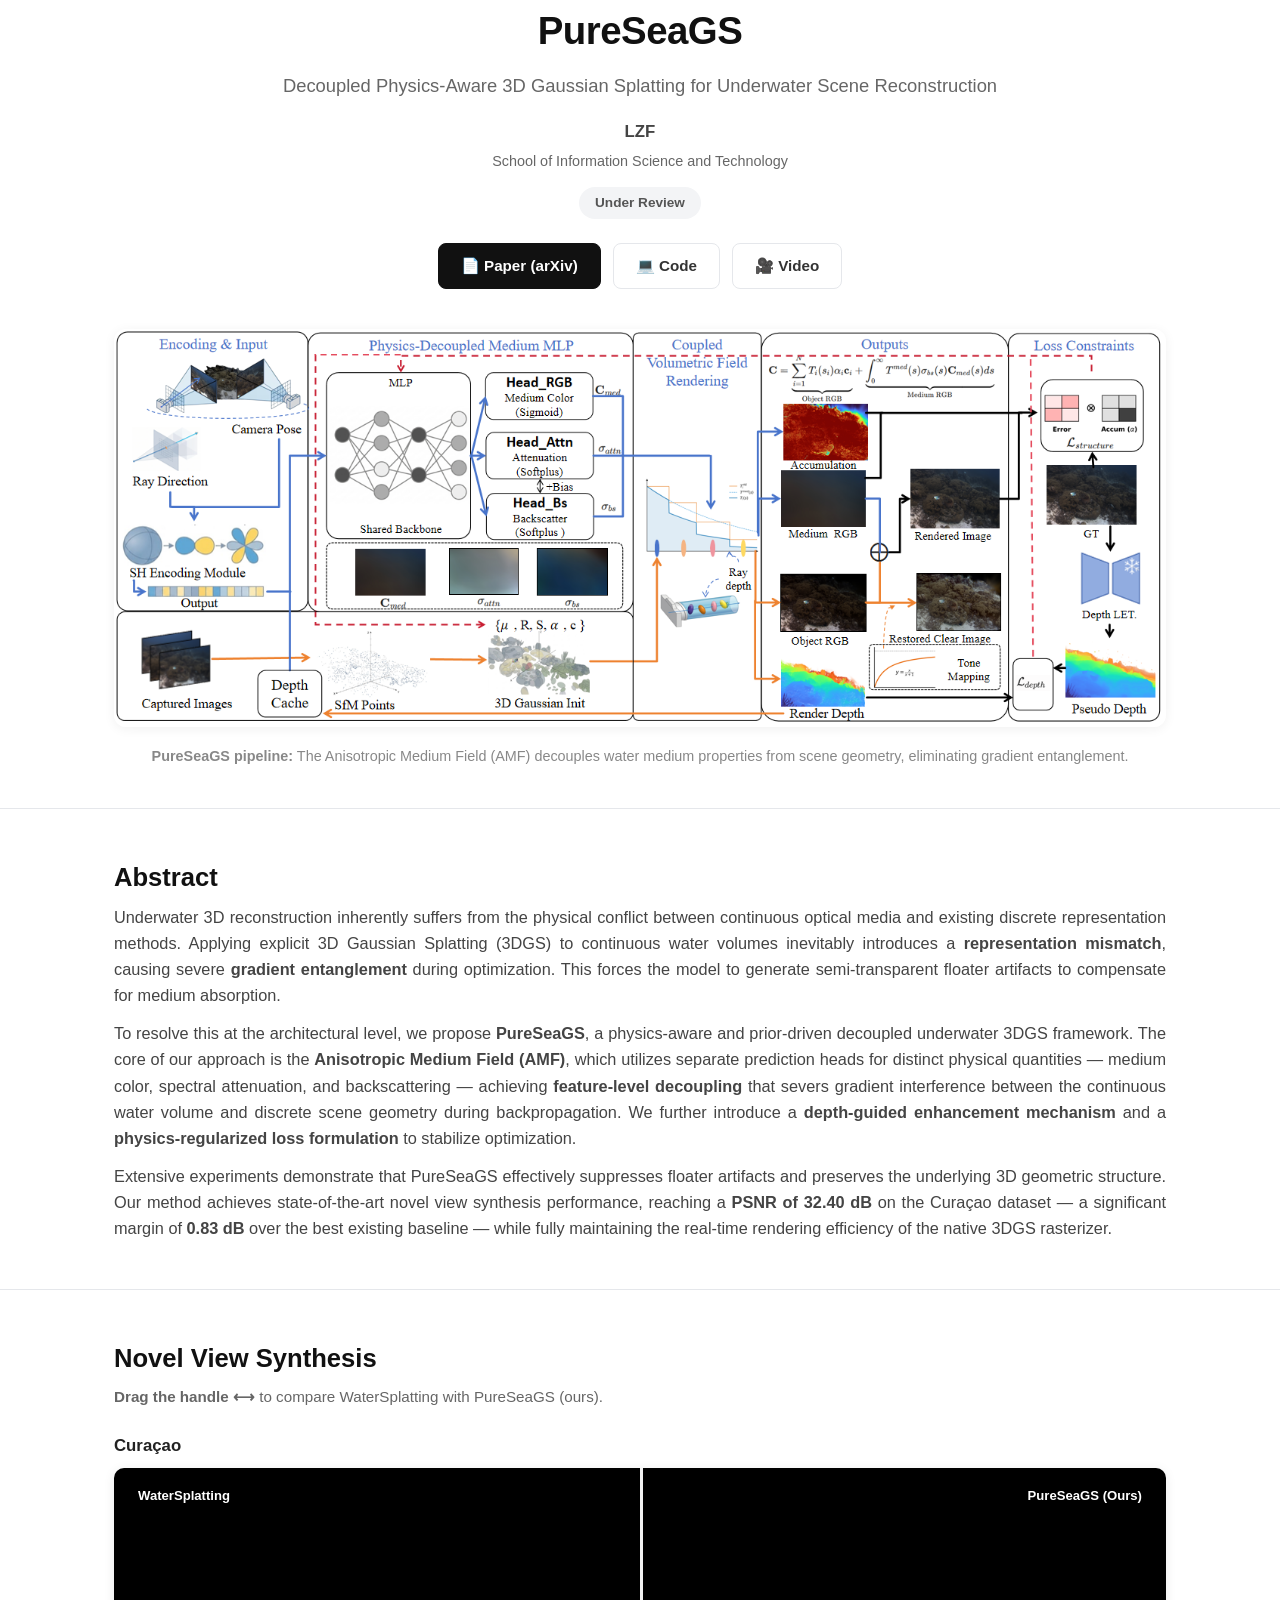
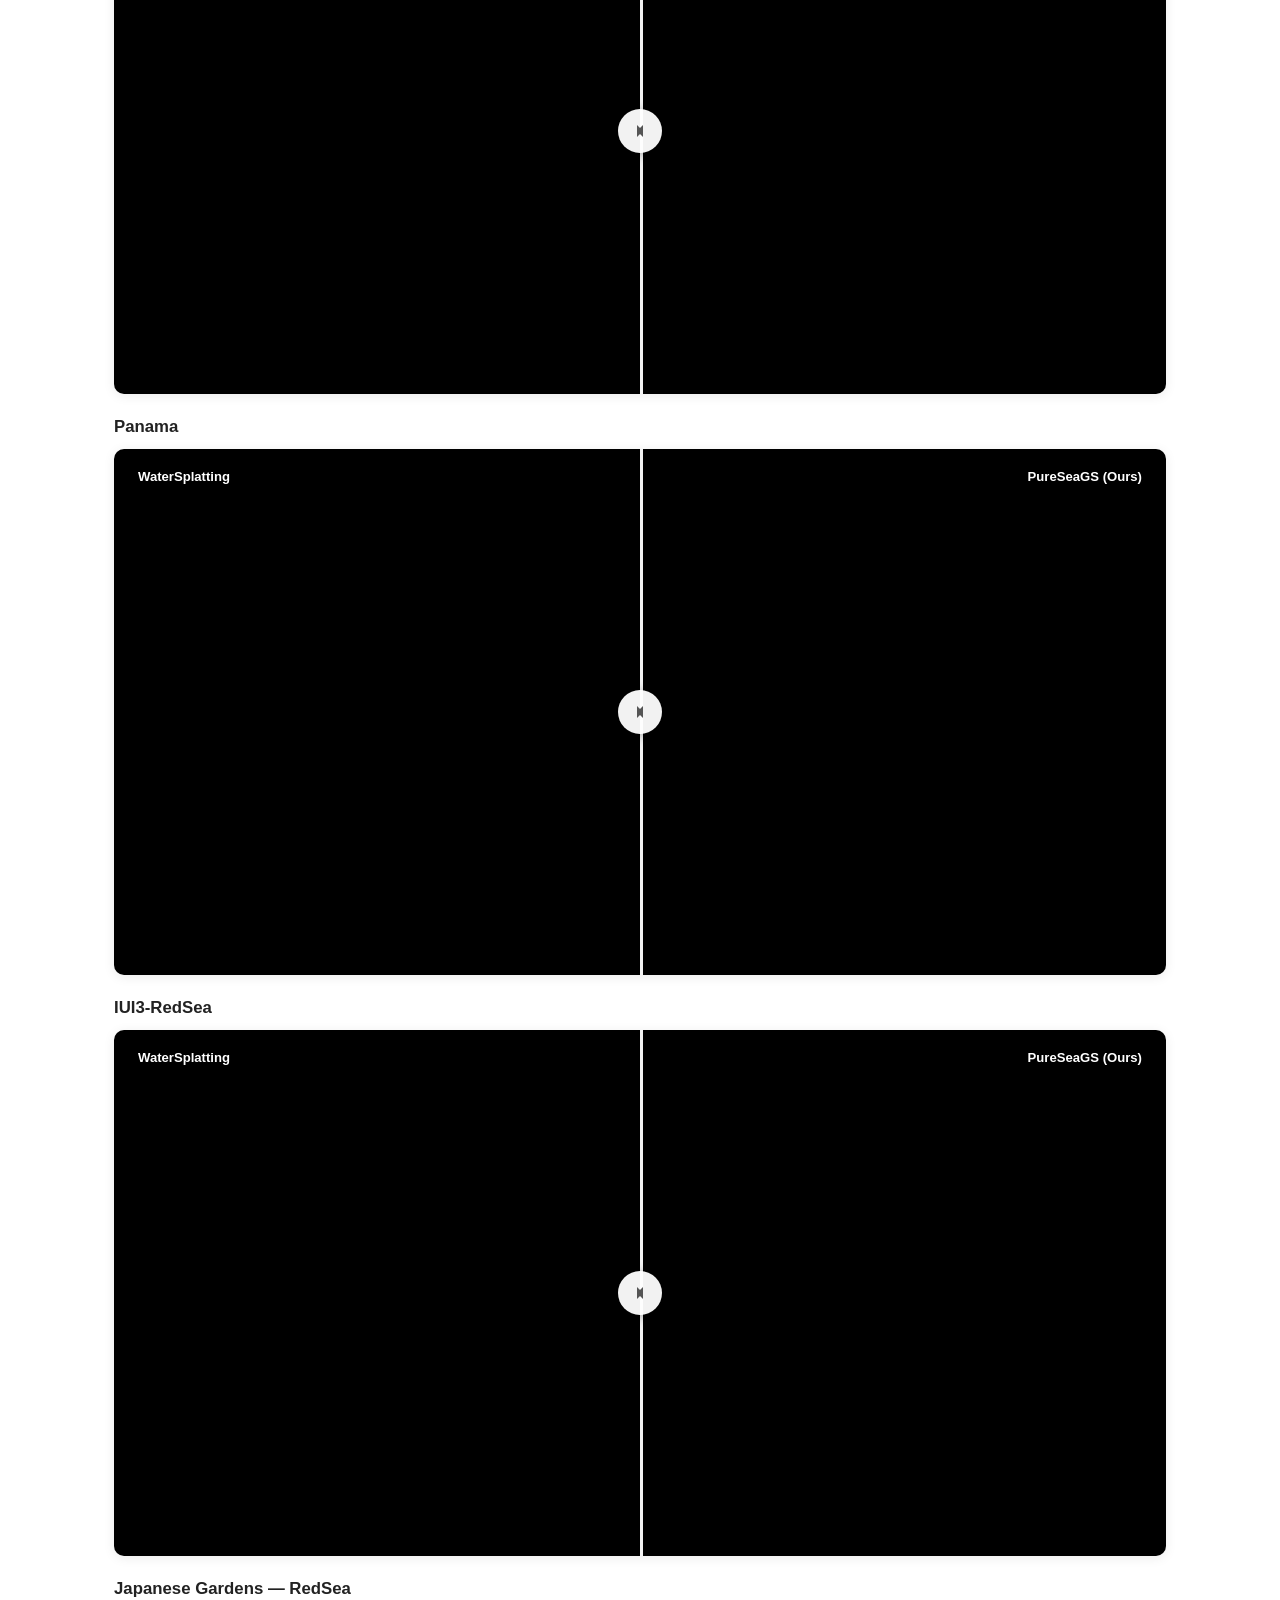
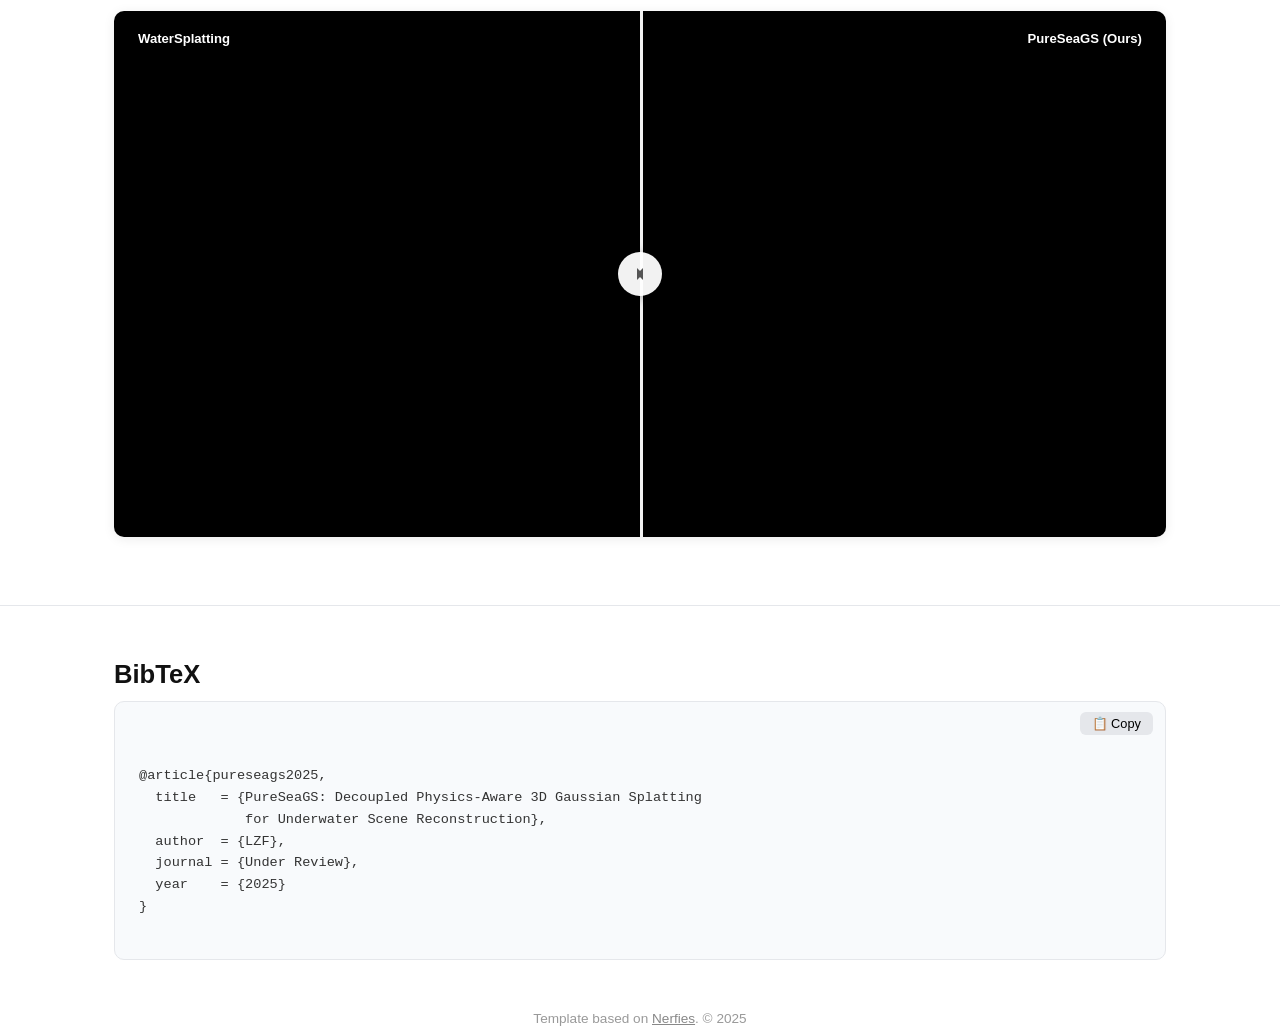
==== index.html @ 2ab29e07 "Fix video sync: one-way master-slave, prevent seeked feedback loop" ====
<!DOCTYPE html>
<html lang="en">
<head>
  <meta charset="UTF-8">
  <meta name="viewport" content="width=device-width, initial-scale=1.0">
  <meta name="description" content="PureSeaGS: Decoupled Physics-Aware 3D Gaussian Splatting for Underwater Scene Reconstruction">
  <title>PureSeaGS | Physics-Aware Underwater 3DGS</title>

  <style>
    *, *::before, *::after { box-sizing: border-box; margin: 0; padding: 0; }

    :root {
      --bg: #ffffff; --text: #333333; --text-muted: #666666;
      --accent: #2563eb; --border: #e5e7eb; --code-bg: #f8fafc;
      --max-width: 1100px;
    }

    body {
      font-family: -apple-system, BlinkMacSystemFont, 'Segoe UI', Roboto, 'Helvetica Neue', Arial, sans-serif;
      background: var(--bg); color: var(--text);
      line-height: 1.6; -webkit-font-smoothing: antialiased;
    }

    .container { max-width: var(--max-width); margin: 0 auto; padding: 0 24px; }

    /* === Header === */
    header { padding: 64px 0 24px; text-align: center; }
    header h1 { font-size: 2.4rem; font-weight: 700; color: #111; letter-spacing: -0.5px; }
    header .subtitle { font-size: 1.15rem; color: var(--text-muted); margin-top: 10px; font-weight: 400; }
    header .authors { font-size: 1.05rem; margin-top: 18px; color: #444; }
    header .affiliation { font-size: 0.9rem; color: var(--text-muted); margin-top: 4px; }
    header .venue { display: inline-block; margin-top: 14px; padding: 5px 16px; border-radius: 20px;
      background: #f3f4f6; font-size: 0.85rem; font-weight: 600; color: #555; }

    .btn-row { display: flex; justify-content: center; gap: 12px; margin-top: 24px; flex-wrap: wrap; }
    .btn {
      display: inline-flex; align-items: center; gap: 6px;
      padding: 10px 22px; border-radius: 8px; font-size: 0.95rem; font-weight: 600;
      text-decoration: none; transition: all 0.2s ease;
      border: 1.5px solid var(--border); color: #333; background: #fff;
    }
    .btn:hover { border-color: #bbb; background: #f9fafb; }
    .btn.primary { background: #111; color: #fff; border-color: #111; }
    .btn.primary:hover { background: #333; border-color: #333; }

    /* === Teaser === */
    .teaser { margin: 40px auto; text-align: center; }
    .teaser img { max-width: 100%; border-radius: 12px; box-shadow: 0 2px 12px rgba(0,0,0,0.06); }

    /* === Sections === */
    section { padding: 48px 0; border-top: 1px solid var(--border); }
    section h2 { font-size: 1.6rem; font-weight: 700; margin-bottom: 6px; color: #111; }
    section .section-subtitle { font-size: 0.95rem; color: var(--text-muted); margin-bottom: 24px; }
    section h3 { font-size: 1.1rem; font-weight: 600; margin: 32px 0 12px; color: #222; }

    .abstract p { font-size: 1.02rem; color: #444; text-align: justify; }

    /* ============================================= */
    /* === VIDEO COMPARISON SLIDER ================= */
    /* ============================================= */
    .comparison-section { margin-bottom: 20px; }
    .comparison-section .scene-title {
      font-size: 1.05rem; font-weight: 600; color: #222; margin-bottom: 8px;
    }

    .slider-wrap {
      position: relative;
      width: 100%;
      border-radius: 10px;
      overflow: hidden;
      box-shadow: 0 2px 12px rgba(0,0,0,0.08);
      background: #000;
      cursor: ew-resize;
      user-select: none;
      -webkit-user-select: none;
      touch-action: none;
    }

    /* Bottom video (WS - baseline, always fully visible) */
    .slider-wrap .vid-base {
      display: block;
      width: 100%;
      height: auto;
    }

    /* Top overlay: clips the PS video from the right */
    .slider-clip {
      position: absolute;
      top: 0; left: 0;
      width: 100%; height: 100%;
      pointer-events: none;
    }
    .slider-clip video {
      display: block;
      width: 100%;
      height: 100%;
      object-fit: cover;
    }

    /* Vertical line */
    .slider-line {
      position: absolute;
      top: 0; bottom: 0;
      width: 3px;
      background: rgba(255,255,255,0.95);
      pointer-events: none;
      z-index: 2;
      box-shadow: 0 0 8px rgba(0,0,0,0.35);
    }

    /* Drag handle circle */
    .slider-handle {
      position: absolute;
      top: 50%;
      width: 44px; height: 44px;
      margin-left: -22px; margin-top: -22px;
      background: rgba(255,255,255,0.95);
      border-radius: 50%;
      display: flex; align-items: center; justify-content: center;
      pointer-events: none;
      z-index: 3;
      box-shadow: 0 2px 12px rgba(0,0,0,0.3);
    }
    .slider-handle svg { width: 18px; height: 18px; fill: #555; }

    /* Labels */
    .slider-label {
      position: absolute; top: 12px;
      padding: 5px 12px;
      font-size: 0.82rem; font-weight: 600;
      color: #fff;
      background: rgba(0,0,0,0.55);
      border-radius: 6px;
      pointer-events: none;
      z-index: 4;
      backdrop-filter: blur(4px);
    }
    .slider-label.left  { left: 12px; }
    .slider-label.right { right: 12px; }

    /* === BibTeX === */
    .bibtex-box { position: relative; background: var(--code-bg); border: 1px solid var(--border);
      border-radius: 10px; padding: 20px 24px; font-family: 'SF Mono', 'Fira Code', 'Cascadia Code', monospace;
      font-size: 0.85rem; overflow-x: auto; white-space: pre-wrap; word-break: break-all; }
    .copy-btn { position: absolute; top: 10px; right: 12px; padding: 4px 12px;
      font-size: 0.8rem; background: #e5e7eb; border: none; border-radius: 6px; cursor: pointer; }
    .copy-btn:hover { background: #d1d5db; }

    footer { text-align: center; padding: 32px 0 48px; font-size: 0.85rem; color: #999; }
    footer a { color: #888; }

    @media (max-width: 640px) {
      header h1 { font-size: 1.6rem; }
      .btn { padding: 8px 16px; font-size: 0.85rem; }
      .slider-handle { width: 36px; height: 36px; margin-left: -18px; margin-top: -18px; }
    }
  </style>
</head>
<body>

<!-- ===== Header ===== -->
<header class="container">
  <h1>PureSeaGS</h1>
  <p class="subtitle">Decoupled Physics-Aware 3D Gaussian Splatting for Underwater Scene Reconstruction</p>
  <p class="authors"><strong>LZF</strong></p>
  <p class="affiliation">School of Information Science and Technology</p>
  <span class="venue">Under Review</span>

  <div class="btn-row">
    <a href="#" class="btn primary">📄 Paper (arXiv)</a>
    <a href="https://github.com/puresea-gs/pureseags" class="btn">💻 Code</a>
    <a href="#" class="btn">🎥 Video</a>
  </div>
</header>

<!-- ===== Teaser ===== -->
<div class="teaser container">
  <img src="pipeline.png" alt="PureSeaGS Pipeline" />
  <p style="color: #888; font-size: 0.9rem; margin-top: 10px;">
    <strong>PureSeaGS pipeline:</strong> The Anisotropic Medium Field (AMF) decouples water medium properties
    from scene geometry, eliminating gradient entanglement.
  </p>
</div>

<!-- ===== Abstract ===== -->
<section class="abstract">
  <div class="container">
    <h2>Abstract</h2>
    <p>
      Underwater 3D reconstruction inherently suffers from the physical conflict between continuous optical media
      and existing discrete representation methods. Applying explicit 3D Gaussian Splatting (3DGS) to continuous
      water volumes inevitably introduces a <strong>representation mismatch</strong>, causing severe
      <strong>gradient entanglement</strong> during optimization. This forces the model to generate semi-transparent
      floater artifacts to compensate for medium absorption.
    </p>
    <p style="margin-top:12px;">
      To resolve this at the architectural level, we propose <strong>PureSeaGS</strong>, a physics-aware and
      prior-driven decoupled underwater 3DGS framework. The core of our approach is the
      <strong>Anisotropic Medium Field (AMF)</strong>, which utilizes separate prediction heads for distinct
      physical quantities — medium color, spectral attenuation, and backscattering — achieving
      <strong>feature-level decoupling</strong> that severs gradient interference between the continuous water
      volume and discrete scene geometry during backpropagation. We further introduce a
      <strong>depth-guided enhancement mechanism</strong> and a <strong>physics-regularized loss formulation</strong>
      to stabilize optimization.
    </p>
    <p style="margin-top:12px;">
      Extensive experiments demonstrate that PureSeaGS effectively suppresses floater artifacts and preserves
      the underlying 3D geometric structure. Our method achieves state-of-the-art novel view synthesis performance,
      reaching a <strong>PSNR of 32.40 dB</strong> on the Cura&ccedil;ao dataset — a significant margin of
      <strong>0.83 dB</strong> over the best existing baseline — while fully maintaining the real-time rendering
      efficiency of the native 3DGS rasterizer.
    </p>
  </div>
</section>

<!-- ===== NVS Comparison Sliders ===== -->
<section>
  <div class="container">
    <h2>Novel View Synthesis</h2>
    <p class="section-subtitle">
      <strong>Drag the handle ⟷</strong> to compare WaterSplatting with PureSeaGS (ours).
    </p>

    <!-- Curasao -->
    <div class="comparison-section">
      <div class="scene-title">Cura&ccedil;ao</div>
      <div class="slider-wrap" id="s-curasao">
        <video class="vid-base" id="v-curasao-ws" src="videos/curasao_ws.mp4" muted loop playsinline></video>
        <div class="slider-clip" id="clip-curasao">
          <video id="v-curasao-ps" src="videos/curasao_ps.mp4" muted loop playsinline></video>
        </div>
        <div class="slider-line" id="line-curasao"></div>
        <div class="slider-handle" id="handle-curasao">
          <svg viewBox="0 0 24 24"><path d="M8 4l8 8-8 8z"/><path d="M16 4l-8 8 8 8z"/></svg>
        </div>
        <div class="slider-label left">WaterSplatting</div>
        <div class="slider-label right">PureSeaGS (Ours)</div>
      </div>
    </div>

    <!-- Panama -->
    <div class="comparison-section">
      <div class="scene-title">Panama</div>
      <div class="slider-wrap" id="s-panama">
        <video class="vid-base" id="v-panama-ws" src="videos/panama_ws.mp4" muted loop playsinline></video>
        <div class="slider-clip" id="clip-panama">
          <video id="v-panama-ps" src="videos/panama_ps.mp4" muted loop playsinline></video>
        </div>
        <div class="slider-line" id="line-panama"></div>
        <div class="slider-handle" id="handle-panama">
          <svg viewBox="0 0 24 24"><path d="M8 4l8 8-8 8z"/><path d="M16 4l-8 8 8 8z"/></svg>
        </div>
        <div class="slider-label left">WaterSplatting</div>
        <div class="slider-label right">PureSeaGS (Ours)</div>
      </div>
    </div>

    <!-- IUI3 -->
    <div class="comparison-section">
      <div class="scene-title">IUI3-RedSea</div>
      <div class="slider-wrap" id="s-iui3">
        <video class="vid-base" id="v-iui3-ws" src="videos/iui3_ws.mp4" muted loop playsinline></video>
        <div class="slider-clip" id="clip-iui3">
          <video id="v-iui3-ps" src="videos/iui3_ps.mp4" muted loop playsinline></video>
        </div>
        <div class="slider-line" id="line-iui3"></div>
        <div class="slider-handle" id="handle-iui3">
          <svg viewBox="0 0 24 24"><path d="M8 4l8 8-8 8z"/><path d="M16 4l-8 8 8 8z"/></svg>
        </div>
        <div class="slider-label left">WaterSplatting</div>
        <div class="slider-label right">PureSeaGS (Ours)</div>
      </div>
    </div>

    <!-- Japanese -->
    <div class="comparison-section">
      <div class="scene-title">Japanese Gardens — RedSea</div>
      <div class="slider-wrap" id="s-japanese">
        <video class="vid-base" id="v-japanese-ws" src="videos/japanese_ws.mp4" muted loop playsinline></video>
        <div class="slider-clip" id="clip-japanese">
          <video id="v-japanese-ps" src="videos/japanese_ps.mp4" muted loop playsinline></video>
        </div>
        <div class="slider-line" id="line-japanese"></div>
        <div class="slider-handle" id="handle-japanese">
          <svg viewBox="0 0 24 24"><path d="M8 4l8 8-8 8z"/><path d="M16 4l-8 8 8 8z"/></svg>
        </div>
        <div class="slider-label left">WaterSplatting</div>
        <div class="slider-label right">PureSeaGS (Ours)</div>
      </div>
    </div>
  </div>
</section>

<!-- ===== BibTeX ===== -->
<section>
  <div class="container">
    <h2>BibTeX</h2>
    <div class="bibtex-box">
      <button class="copy-btn" onclick="navigator.clipboard.writeText(this.parentElement.textContent.replace('📋 Copy','').trim())">📋 Copy</button>
@article{pureseags2025,
  title   = {PureSeaGS: Decoupled Physics-Aware 3D Gaussian Splatting
             for Underwater Scene Reconstruction},
  author  = {LZF},
  journal = {Under Review},
  year    = {2025}
}
    </div>
  </div>
</section>

<footer class="container">
  <p>Template based on <a href="https://nerfies.github.io/">Nerfies</a>. &copy; 2025</p>
</footer>

<script>
(function() {
  const scenes = ['curasao', 'panama', 'iui3', 'japanese'];

  scenes.forEach(scene => {
    const wrap   = document.getElementById('s-' + scene);
    const wsVid  = document.getElementById('v-' + scene + '-ws');
    const psVid  = document.getElementById('v-' + scene + '-ps');
    const clip   = document.getElementById('clip-' + scene);
    const line   = document.getElementById('line-' + scene);
    const handle = document.getElementById('handle-' + scene);

    if (!wrap || !wsVid || !psVid) return;

    let fraction = 0.5; // 0 = all WS (PS hidden), 1 = all PS (WS hidden)
    let dragging = false;

    // Clip from LEFT: PS overlay is revealed from the left edge
    // fraction=0 → clip left 100% → PS fully hidden → all WS
    // fraction=0.5 → clip left 50% → left=WS, right=PS
    // fraction=1 → clip left 0% → PS fully visible → all PS
    function updateClip() {
      const pct = (1 - fraction) * 100;
      clip.style.clipPath = 'inset(0 0 0 ' + pct + '%)';
      line.style.left = (fraction * 100) + '%';
      handle.style.left = (fraction * 100) + '%';
    }
    updateClip();

    // --- Sync: WS is master, PS is slave (one-way, no feedback loop) ---
    let syncing = false;
    function syncPS() {
      if (syncing) return;
      syncing = true;
      psVid.currentTime = wsVid.currentTime;
      syncing = false;
    }
    wsVid.addEventListener('seeked', syncPS);
    wsVid.addEventListener('play',  function() { syncPS(); psVid.play(); });
    wsVid.addEventListener('pause', function() { psVid.pause(); });

    // --- Pointer / touch drag ---
    function pointerToFraction(e) {
      const rect = wrap.getBoundingClientRect();
      const x = e.touches ? e.touches[0].clientX : e.clientX;
      return Math.max(0.02, Math.min(0.98, (x - rect.left) / rect.width));
    }

    wrap.addEventListener('pointerdown', function(e) {
      dragging = true;
      wrap.setPointerCapture(e.pointerId);
      fraction = pointerToFraction(e);
      updateClip();
      // Pause both for precise frame comparison
      wsVid.pause();
      psVid.pause();
    });

    wrap.addEventListener('pointermove', function(e) {
      if (!dragging) return;
      fraction = pointerToFraction(e);
      updateClip();
    });

    function stopDrag(e) {
      if (!dragging) return;
      dragging = false;
      wrap.releasePointerCapture(e.pointerId);
      // Re-sync timestamps then resume playback
      psVid.currentTime = wsVid.currentTime;
      wsVid.play();
      psVid.play();
    }
    wrap.addEventListener('pointerup', stopDrag);
    wrap.addEventListener('pointerleave', stopDrag);

    // --- Start playing loop ---
    wsVid.loop = true;
    psVid.loop = true;
    wsVid.play().catch(function() {});
    psVid.play().catch(function() {});
  });
})();
</script>

</body>
</html>
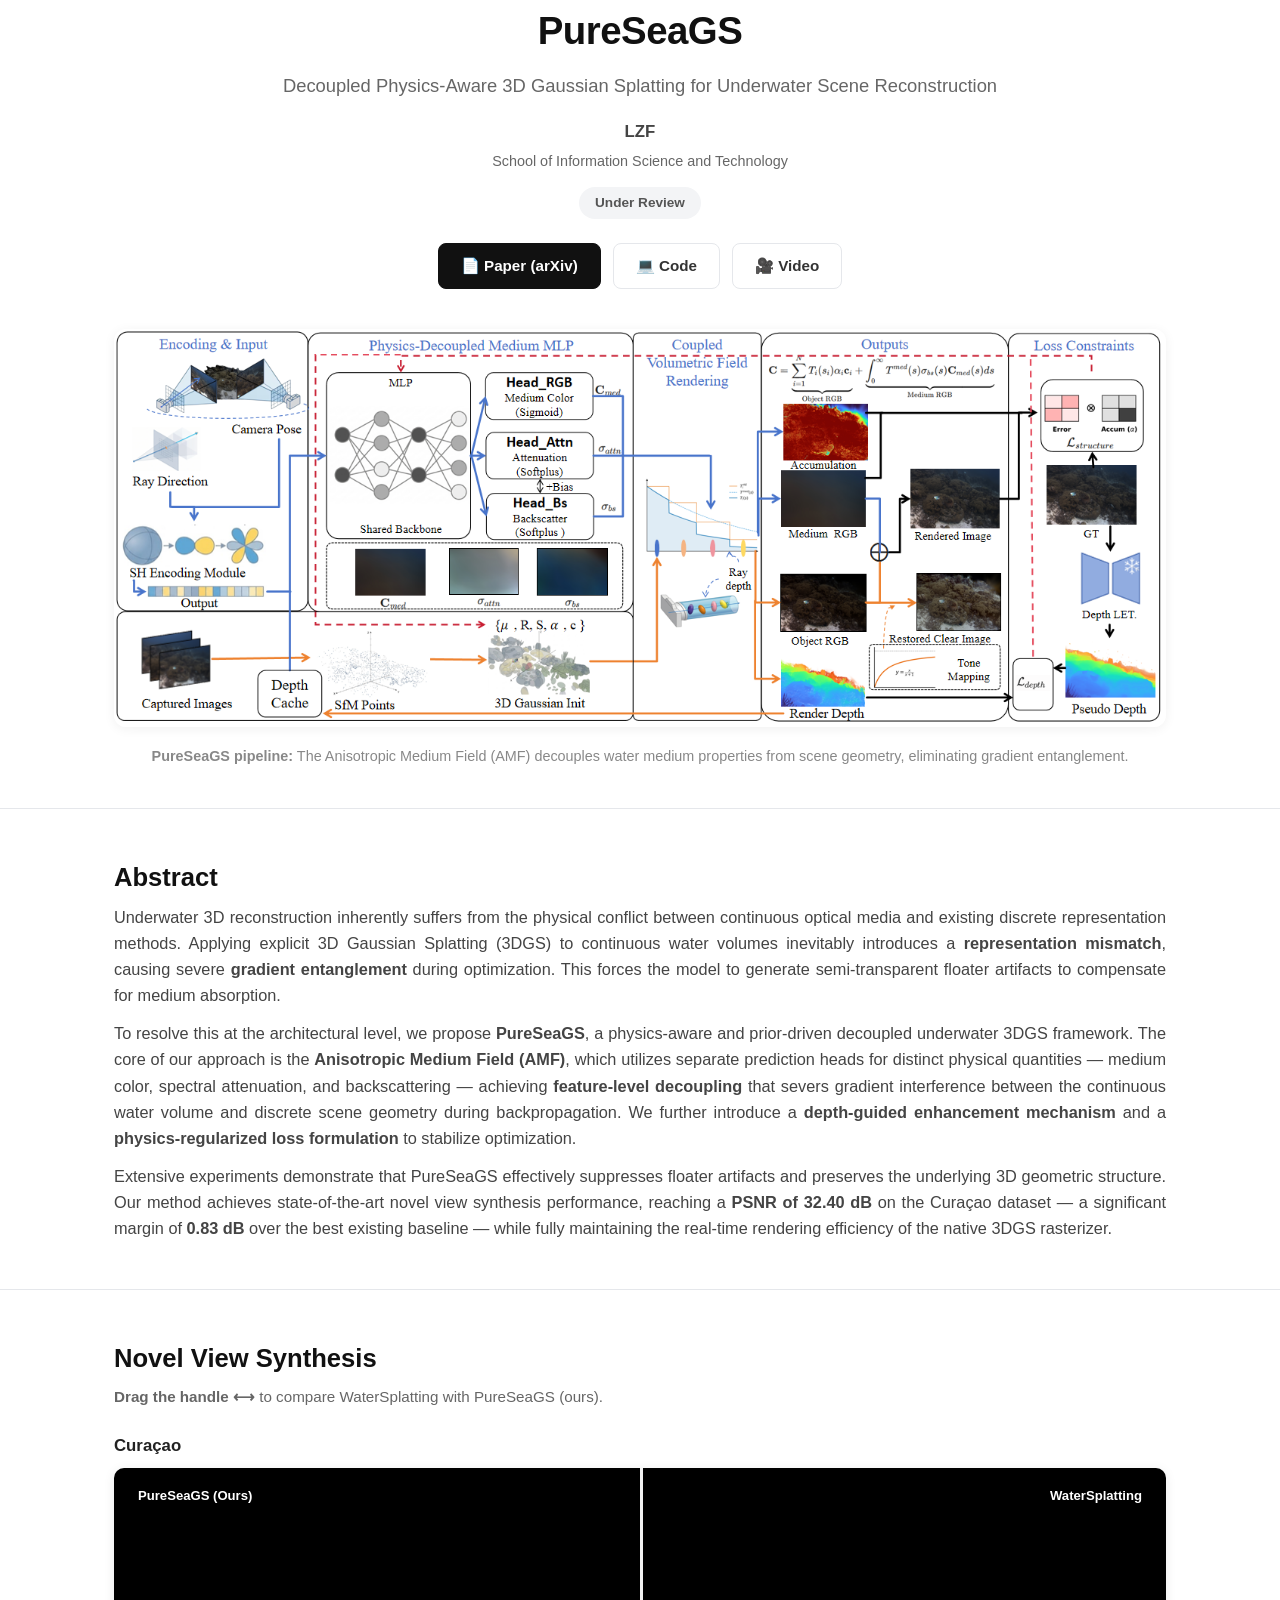
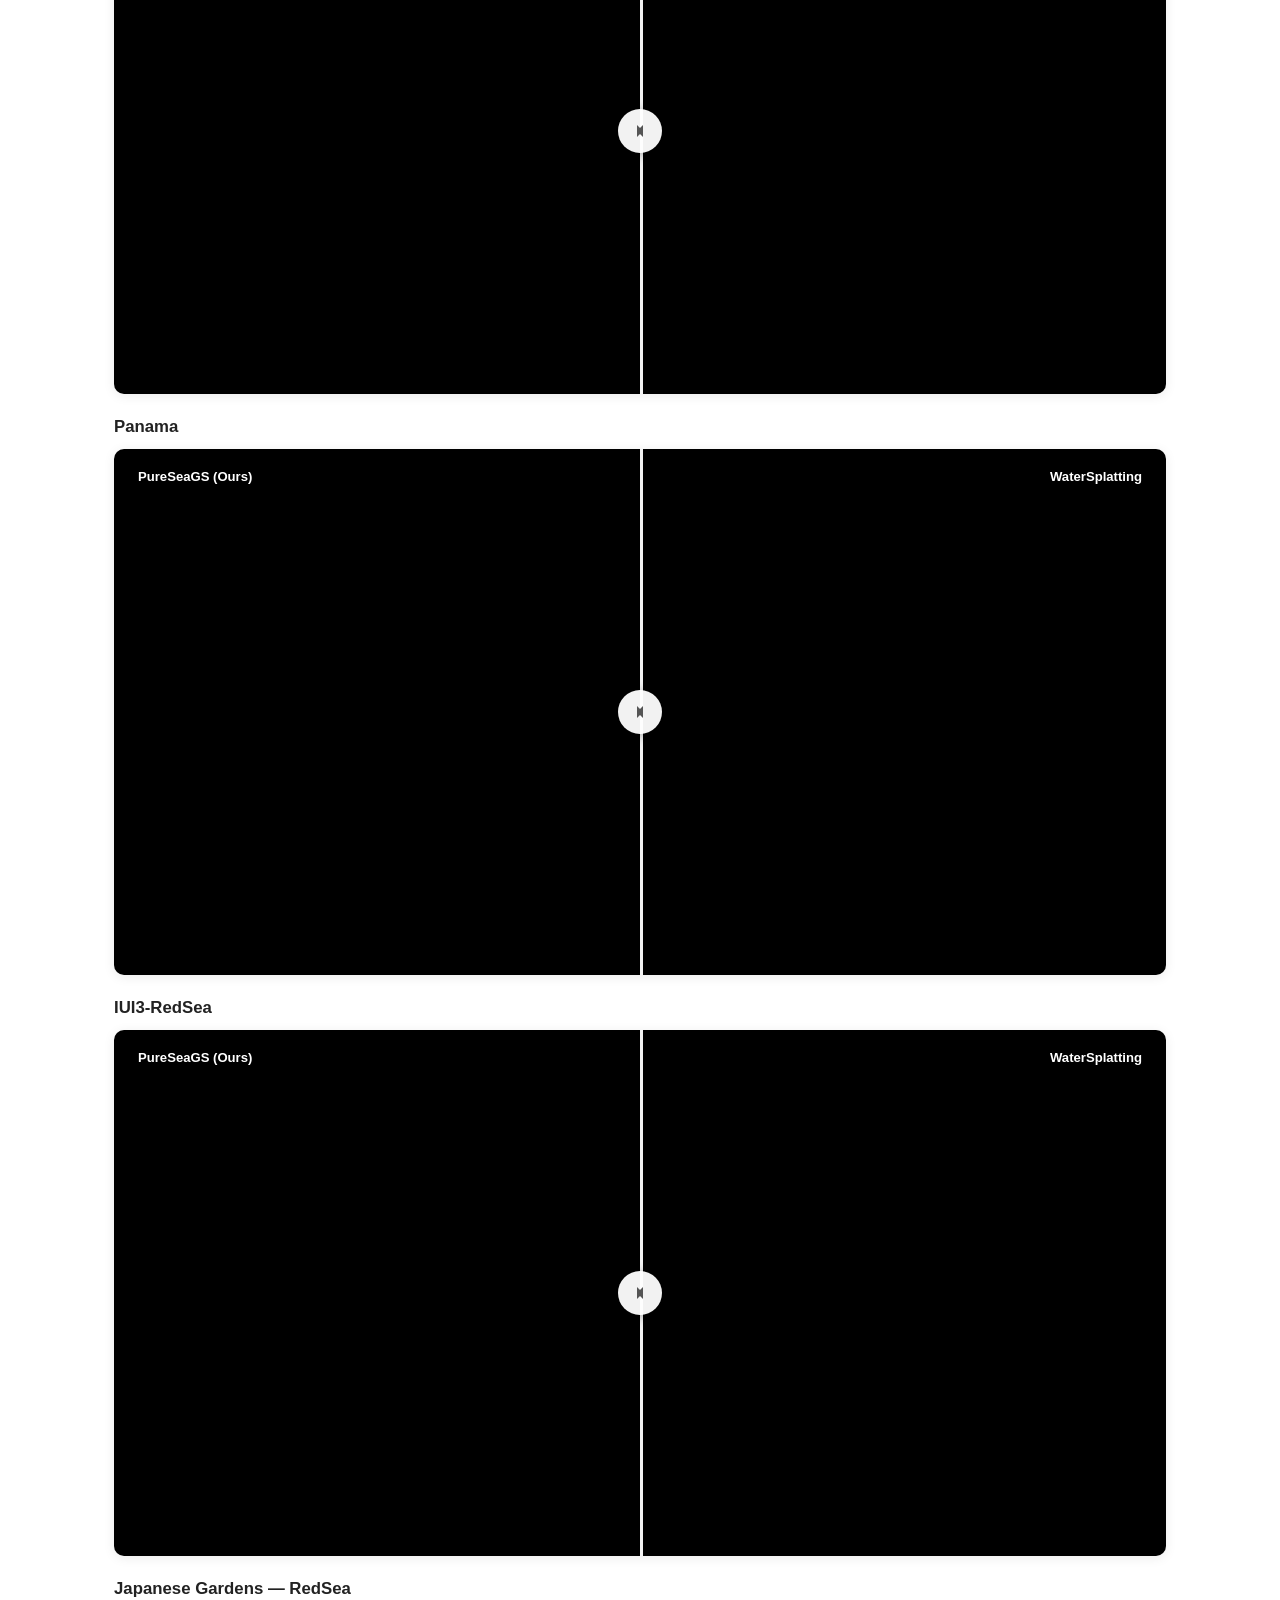
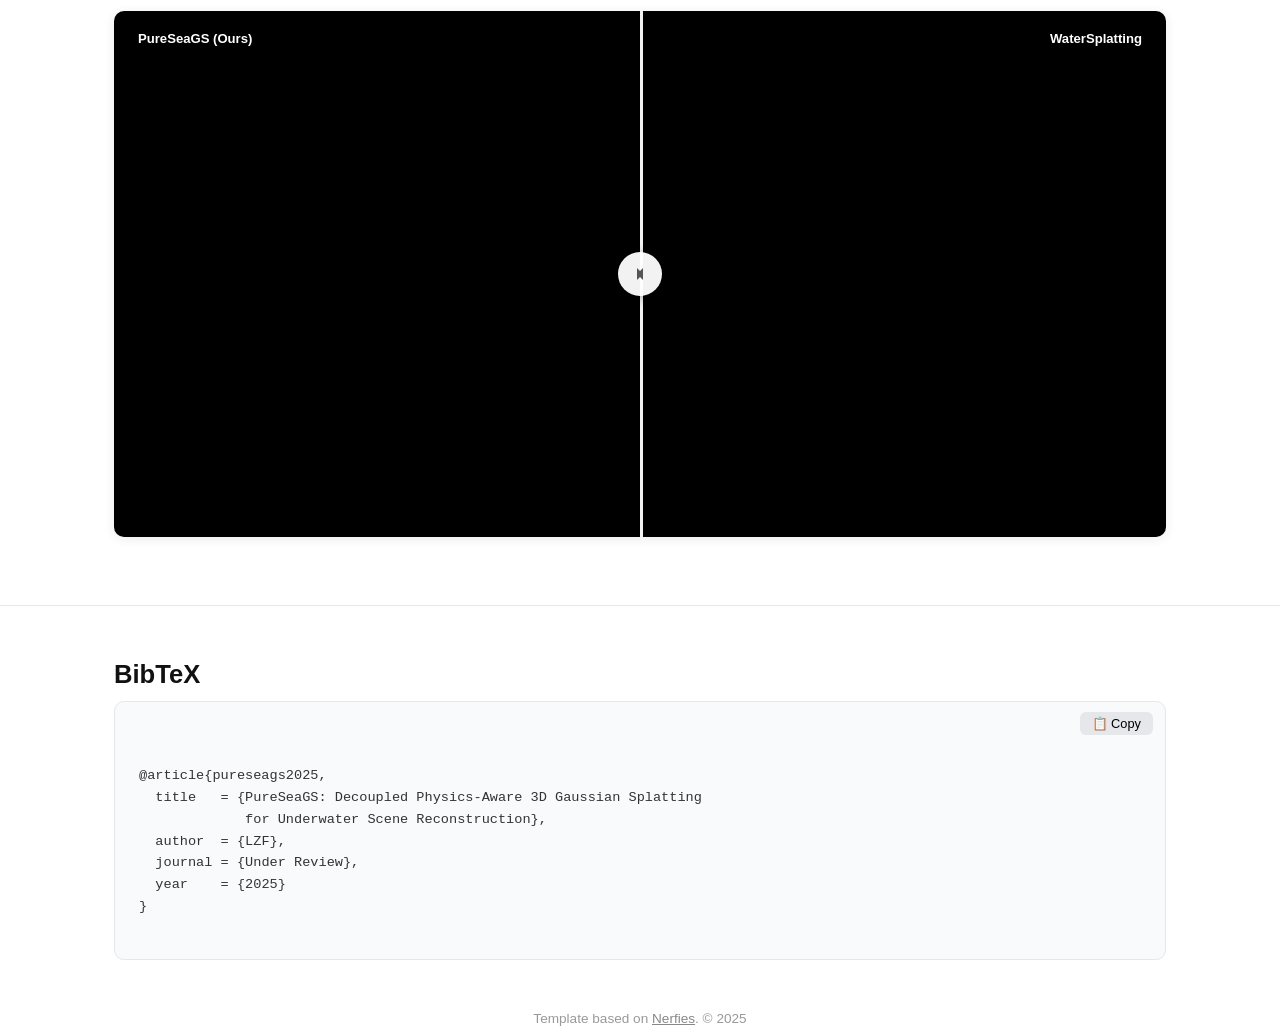
==== commit ef210372: "Swap labels: left=PureSeaGS, right=WaterSplatting" ====
--- a/index.html
+++ b/index.html
@@ -83,18 +83,21 @@
       height: auto;
     }
 
-    /* Top overlay: clips the PS video from the right */
+    /* Top overlay: clips the PS video with overflow:hidden */
     .slider-clip {
       position: absolute;
       top: 0; left: 0;
-      width: 100%; height: 100%;
+      height: 100%;
+      overflow: hidden;
       pointer-events: none;
+      /* width set by JS */
     }
     .slider-clip video {
+      position: absolute;
+      top: 0; left: 0;
+      height: 100%;
       display: block;
-      width: 100%;
-      height: 100%;
-      object-fit: cover;
+      /* width set by JS in pixels to match container */
     }
 
     /* Vertical line */
@@ -233,8 +236,8 @@
         <div class="slider-handle" id="handle-curasao">
           <svg viewBox="0 0 24 24"><path d="M8 4l8 8-8 8z"/><path d="M16 4l-8 8 8 8z"/></svg>
         </div>
-        <div class="slider-label left">WaterSplatting</div>
-        <div class="slider-label right">PureSeaGS (Ours)</div>
+        <div class="slider-label left">PureSeaGS (Ours)</div>
+        <div class="slider-label right">WaterSplatting</div>
       </div>
     </div>
 
@@ -250,8 +253,8 @@
         <div class="slider-handle" id="handle-panama">
           <svg viewBox="0 0 24 24"><path d="M8 4l8 8-8 8z"/><path d="M16 4l-8 8 8 8z"/></svg>
         </div>
-        <div class="slider-label left">WaterSplatting</div>
-        <div class="slider-label right">PureSeaGS (Ours)</div>
+        <div class="slider-label left">PureSeaGS (Ours)</div>
+        <div class="slider-label right">WaterSplatting</div>
       </div>
     </div>
 
@@ -267,8 +270,8 @@
         <div class="slider-handle" id="handle-iui3">
           <svg viewBox="0 0 24 24"><path d="M8 4l8 8-8 8z"/><path d="M16 4l-8 8 8 8z"/></svg>
         </div>
-        <div class="slider-label left">WaterSplatting</div>
-        <div class="slider-label right">PureSeaGS (Ours)</div>
+        <div class="slider-label left">PureSeaGS (Ours)</div>
+        <div class="slider-label right">WaterSplatting</div>
       </div>
     </div>
 
@@ -284,8 +287,8 @@
         <div class="slider-handle" id="handle-japanese">
           <svg viewBox="0 0 24 24"><path d="M8 4l8 8-8 8z"/><path d="M16 4l-8 8 8 8z"/></svg>
         </div>
-        <div class="slider-label left">WaterSplatting</div>
-        <div class="slider-label right">PureSeaGS (Ours)</div>
+        <div class="slider-label left">PureSeaGS (Ours)</div>
+        <div class="slider-label right">WaterSplatting</div>
       </div>
     </div>
   </div>
@@ -329,17 +332,19 @@
     let fraction = 0.5; // 0 = all WS (PS hidden), 1 = all PS (WS hidden)
     let dragging = false;
 
-    // Clip from LEFT: PS overlay is revealed from the left edge
-    // fraction=0 → clip left 100% → PS fully hidden → all WS
-    // fraction=0.5 → clip left 50% → left=WS, right=PS
-    // fraction=1 → clip left 0% → PS fully visible → all PS
+    // Left edge of PS overlay = slider position
+    // fraction=0 → overlay width 0% → all WS
+    // fraction=1 → overlay width 100% → all PS
     function updateClip() {
-      const pct = (1 - fraction) * 100;
-      clip.style.clipPath = 'inset(0 0 0 ' + pct + '%)';
+      var w = wrap.offsetWidth;
+      psVid.style.width = w + 'px';
+      clip.style.width = (fraction * 100) + '%';
+      clip.style.clipPath = 'none';
       line.style.left = (fraction * 100) + '%';
       handle.style.left = (fraction * 100) + '%';
     }
     updateClip();
+    window.addEventListener('resize', updateClip);
 
     // --- Sync: WS is master, PS is slave (one-way, no feedback loop) ---
     let syncing = false;
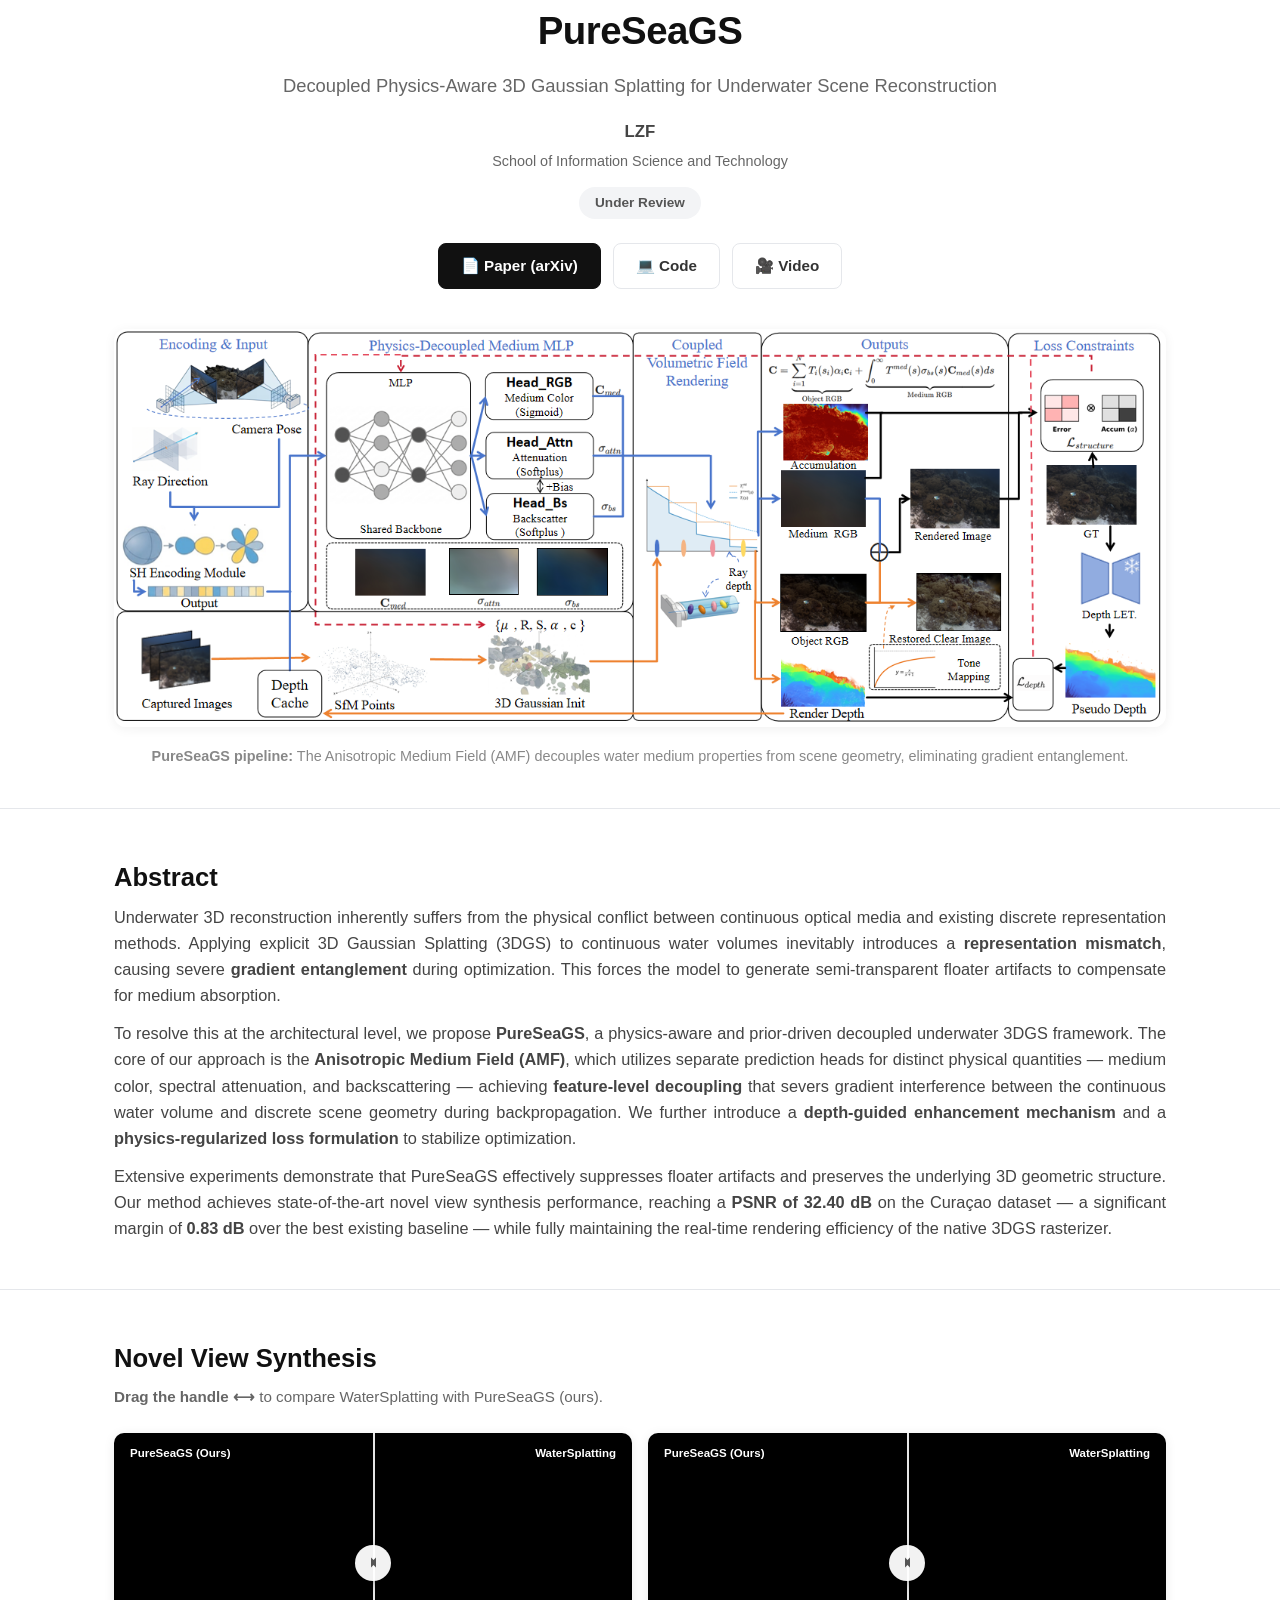
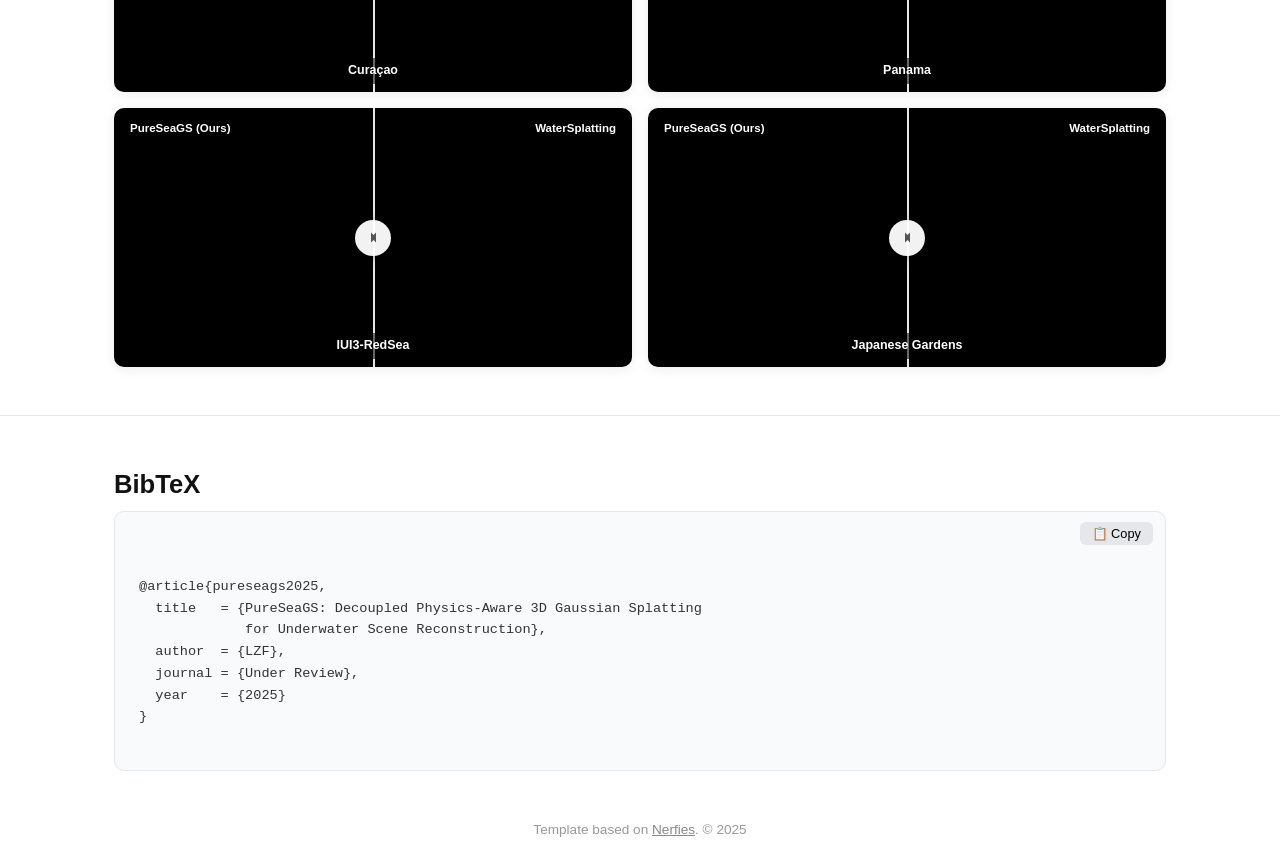
==== commit bd91ac0f: "Switch index.html to 2x2 grid with slow-motion videos" ====
--- a/index.html
+++ b/index.html
@@ -56,11 +56,15 @@
     .abstract p { font-size: 1.02rem; color: #444; text-align: justify; }
 
     /* ============================================= */
-    /* === VIDEO COMPARISON SLIDER ================= */
+    /* === 2×2 VIDEO COMPARISON GRID =============== */
     /* ============================================= */
-    .comparison-section { margin-bottom: 20px; }
-    .comparison-section .scene-title {
-      font-size: 1.05rem; font-weight: 600; color: #222; margin-bottom: 8px;
+    .grid-2x2 {
+      display: grid;
+      grid-template-columns: 1fr 1fr;
+      gap: 16px;
+    }
+    @media (max-width: 768px) {
+      .grid-2x2 { grid-template-columns: 1fr; }
     }
 
     .slider-wrap {
@@ -76,47 +80,39 @@
       touch-action: none;
     }
 
-    /* Bottom video (WS - baseline, always fully visible) */
     .slider-wrap .vid-base {
       display: block;
       width: 100%;
-      height: auto;
-    }
-
-    /* Top overlay: clips the PS video with overflow:hidden */
+    }
+
     .slider-clip {
       position: absolute;
       top: 0; left: 0;
       height: 100%;
       overflow: hidden;
       pointer-events: none;
-      /* width set by JS */
     }
     .slider-clip video {
       position: absolute;
       top: 0; left: 0;
       height: 100%;
       display: block;
-      /* width set by JS in pixels to match container */
-    }
-
-    /* Vertical line */
+    }
+
     .slider-line {
       position: absolute;
       top: 0; bottom: 0;
-      width: 3px;
-      background: rgba(255,255,255,0.95);
+      width: 2px;
+      background: rgba(255,255,255,0.9);
       pointer-events: none;
       z-index: 2;
-      box-shadow: 0 0 8px rgba(0,0,0,0.35);
-    }
-
-    /* Drag handle circle */
+    }
+
     .slider-handle {
       position: absolute;
       top: 50%;
-      width: 44px; height: 44px;
-      margin-left: -22px; margin-top: -22px;
+      width: 36px; height: 36px;
+      margin-left: -18px; margin-top: -18px;
       background: rgba(255,255,255,0.95);
       border-radius: 50%;
       display: flex; align-items: center; justify-content: center;
@@ -124,22 +120,33 @@
       z-index: 3;
       box-shadow: 0 2px 12px rgba(0,0,0,0.3);
     }
-    .slider-handle svg { width: 18px; height: 18px; fill: #555; }
-
-    /* Labels */
+    .slider-handle svg { width: 15px; height: 15px; fill: #555; }
+
     .slider-label {
-      position: absolute; top: 12px;
-      padding: 5px 12px;
-      font-size: 0.82rem; font-weight: 600;
+      position: absolute; top: 8px;
+      padding: 3px 8px;
+      font-size: 0.72rem; font-weight: 600;
       color: #fff;
       background: rgba(0,0,0,0.55);
-      border-radius: 6px;
+      border-radius: 4px;
       pointer-events: none;
       z-index: 4;
-      backdrop-filter: blur(4px);
-    }
-    .slider-label.left  { left: 12px; }
-    .slider-label.right { right: 12px; }
+    }
+    .slider-label.left  { left: 8px; }
+    .slider-label.right { right: 8px; }
+
+    .scene-name {
+      position: absolute; bottom: 8px; left: 50%;
+      transform: translateX(-50%);
+      padding: 3px 10px;
+      font-size: 0.78rem; font-weight: 600;
+      color: #fff;
+      background: rgba(0,0,0,0.55);
+      border-radius: 4px;
+      pointer-events: none;
+      z-index: 4;
+      white-space: nowrap;
+    }
 
     /* === BibTeX === */
     .bibtex-box { position: relative; background: var(--code-bg); border: 1px solid var(--border);
@@ -216,7 +223,7 @@
   </div>
 </section>
 
-<!-- ===== NVS Comparison Sliders ===== -->
+<!-- ===== NVS 2×2 Comparison Grid ===== -->
 <section>
   <div class="container">
     <h2>Novel View Synthesis</h2>
@@ -224,13 +231,13 @@
       <strong>Drag the handle ⟷</strong> to compare WaterSplatting with PureSeaGS (ours).
     </p>
 
-    <!-- Curasao -->
-    <div class="comparison-section">
-      <div class="scene-title">Cura&ccedil;ao</div>
+    <div class="grid-2x2">
+
+      <!-- Curasao -->
       <div class="slider-wrap" id="s-curasao">
-        <video class="vid-base" id="v-curasao-ws" src="videos/curasao_ws.mp4" muted loop playsinline></video>
+        <video class="vid-base" id="v-curasao-ws" src="videos/curasao_ws_slow.mp4" muted loop playsinline></video>
         <div class="slider-clip" id="clip-curasao">
-          <video id="v-curasao-ps" src="videos/curasao_ps.mp4" muted loop playsinline></video>
+          <video id="v-curasao-ps" src="videos/curasao_ps_slow.mp4" muted loop playsinline></video>
         </div>
         <div class="slider-line" id="line-curasao"></div>
         <div class="slider-handle" id="handle-curasao">
@@ -238,16 +245,14 @@
         </div>
         <div class="slider-label left">PureSeaGS (Ours)</div>
         <div class="slider-label right">WaterSplatting</div>
+        <div class="scene-name">Cura&ccedil;ao</div>
       </div>
-    </div>
-
-    <!-- Panama -->
-    <div class="comparison-section">
-      <div class="scene-title">Panama</div>
+
+      <!-- Panama -->
       <div class="slider-wrap" id="s-panama">
-        <video class="vid-base" id="v-panama-ws" src="videos/panama_ws.mp4" muted loop playsinline></video>
+        <video class="vid-base" id="v-panama-ws" src="videos/panama_ws_slow.mp4" muted loop playsinline></video>
         <div class="slider-clip" id="clip-panama">
-          <video id="v-panama-ps" src="videos/panama_ps.mp4" muted loop playsinline></video>
+          <video id="v-panama-ps" src="videos/panama_ps_slow.mp4" muted loop playsinline></video>
         </div>
         <div class="slider-line" id="line-panama"></div>
         <div class="slider-handle" id="handle-panama">
@@ -255,16 +260,14 @@
         </div>
         <div class="slider-label left">PureSeaGS (Ours)</div>
         <div class="slider-label right">WaterSplatting</div>
+        <div class="scene-name">Panama</div>
       </div>
-    </div>
-
-    <!-- IUI3 -->
-    <div class="comparison-section">
-      <div class="scene-title">IUI3-RedSea</div>
+
+      <!-- IUI3 -->
       <div class="slider-wrap" id="s-iui3">
-        <video class="vid-base" id="v-iui3-ws" src="videos/iui3_ws.mp4" muted loop playsinline></video>
+        <video class="vid-base" id="v-iui3-ws" src="videos/iui3_ws_slow.mp4" muted loop playsinline></video>
         <div class="slider-clip" id="clip-iui3">
-          <video id="v-iui3-ps" src="videos/iui3_ps.mp4" muted loop playsinline></video>
+          <video id="v-iui3-ps" src="videos/iui3_ps_slow.mp4" muted loop playsinline></video>
         </div>
         <div class="slider-line" id="line-iui3"></div>
         <div class="slider-handle" id="handle-iui3">
@@ -272,16 +275,14 @@
         </div>
         <div class="slider-label left">PureSeaGS (Ours)</div>
         <div class="slider-label right">WaterSplatting</div>
+        <div class="scene-name">IUI3-RedSea</div>
       </div>
-    </div>
-
-    <!-- Japanese -->
-    <div class="comparison-section">
-      <div class="scene-title">Japanese Gardens — RedSea</div>
+
+      <!-- Japanese Gardens -->
       <div class="slider-wrap" id="s-japanese">
-        <video class="vid-base" id="v-japanese-ws" src="videos/japanese_ws.mp4" muted loop playsinline></video>
+        <video class="vid-base" id="v-japanese-ws" src="videos/japanese_ws_slow.mp4" muted loop playsinline></video>
         <div class="slider-clip" id="clip-japanese">
-          <video id="v-japanese-ps" src="videos/japanese_ps.mp4" muted loop playsinline></video>
+          <video id="v-japanese-ps" src="videos/japanese_ps_slow.mp4" muted loop playsinline></video>
         </div>
         <div class="slider-line" id="line-japanese"></div>
         <div class="slider-handle" id="handle-japanese">
@@ -289,7 +290,9 @@
         </div>
         <div class="slider-label left">PureSeaGS (Ours)</div>
         <div class="slider-label right">WaterSplatting</div>
+        <div class="scene-name">Japanese Gardens</div>
       </div>
+
     </div>
   </div>
 </section>
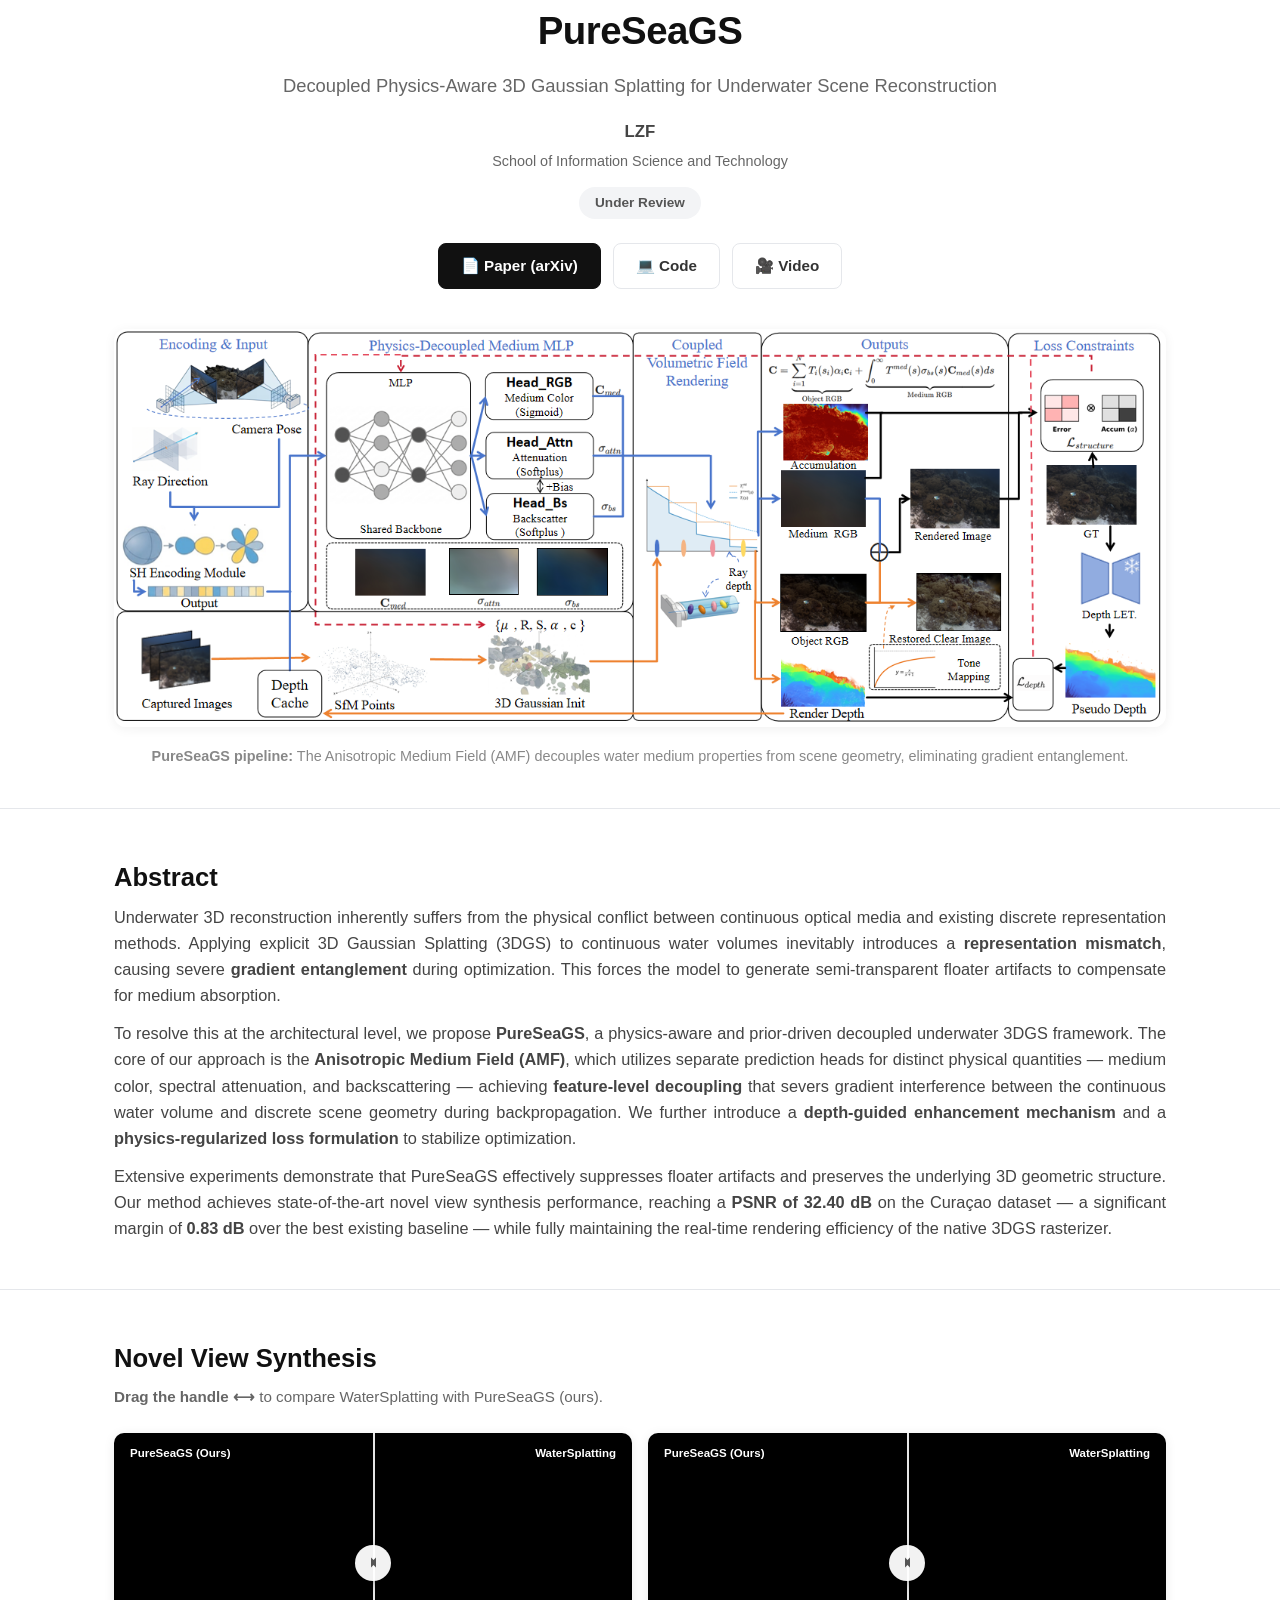
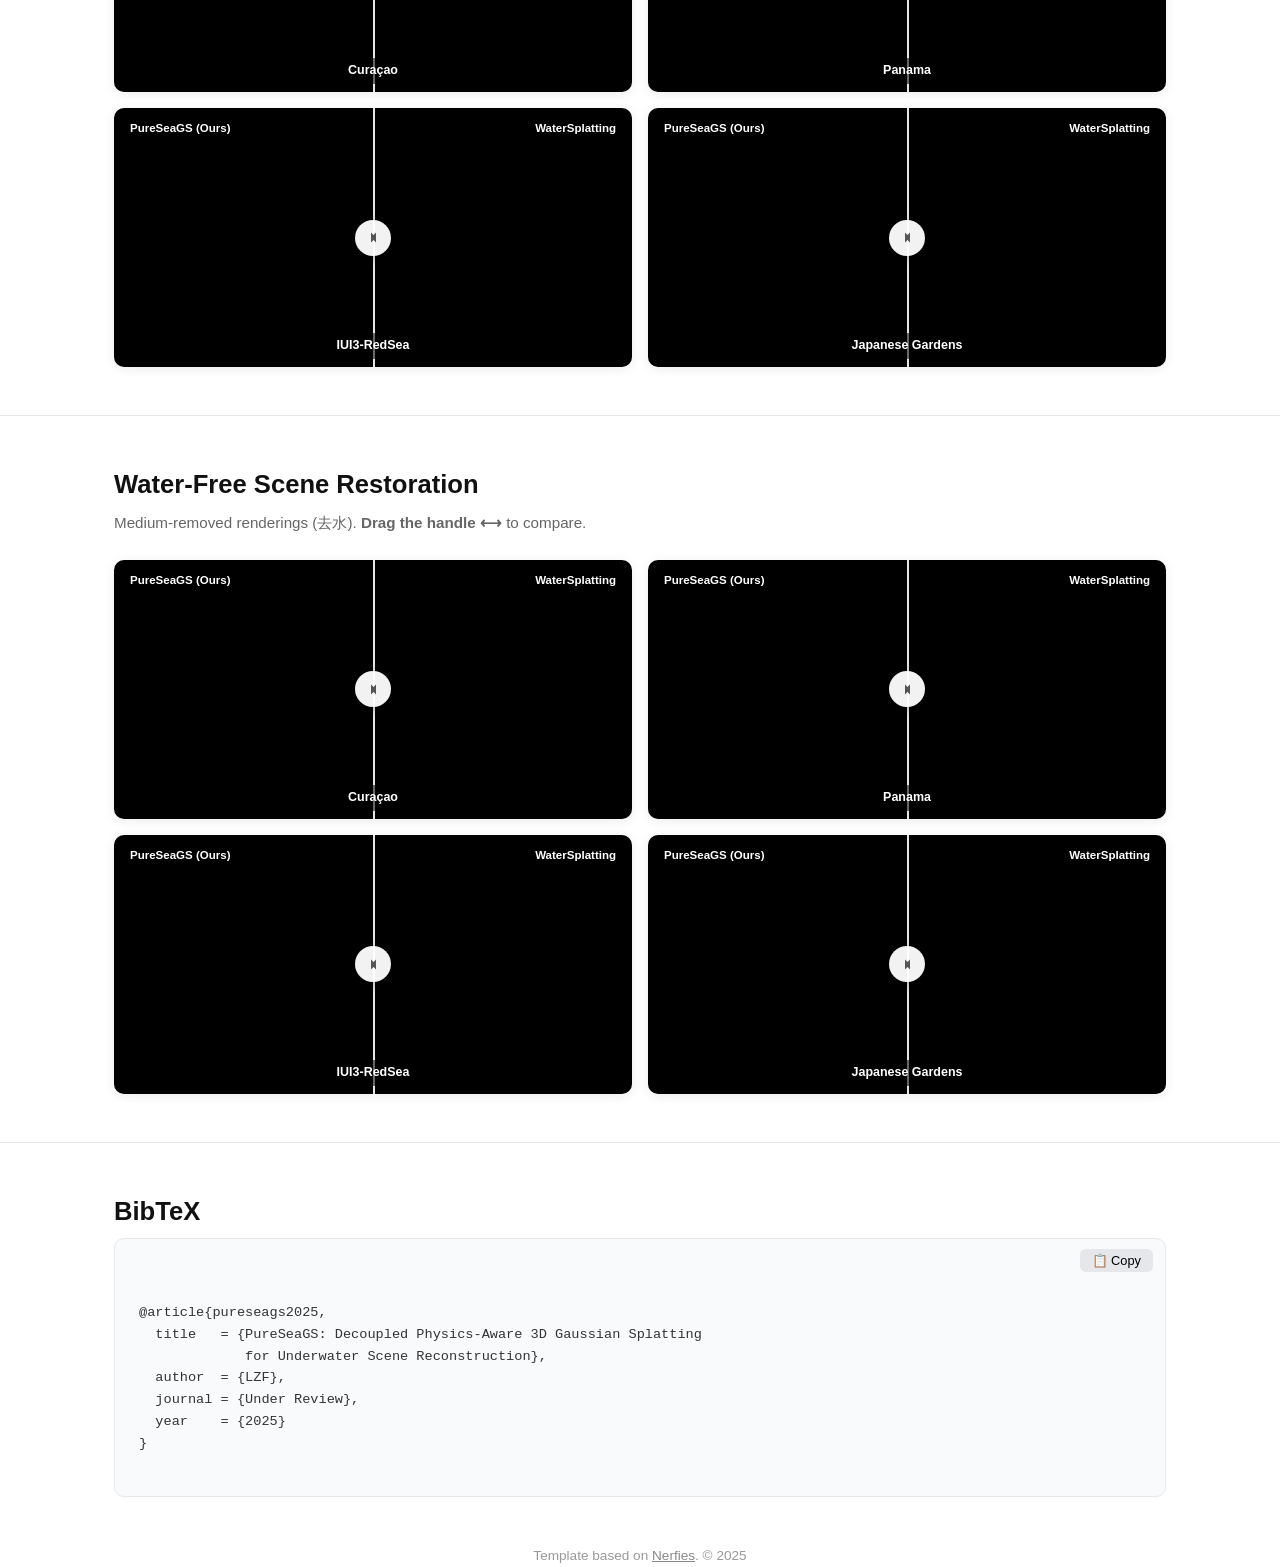
==== commit 23ce5dcf: "Add water-free restoration 2x2 grid with slow clear videos" ====
--- a/index.html
+++ b/index.html
@@ -297,6 +297,80 @@
   </div>
 </section>
 
+<!-- ===== Water-Free Restoration 2×2 Grid ===== -->
+<section>
+  <div class="container">
+    <h2>Water-Free Scene Restoration</h2>
+    <p class="section-subtitle">
+      Medium-removed renderings (去水). <strong>Drag the handle ⟷</strong> to compare.
+    </p>
+
+    <div class="grid-2x2">
+
+      <!-- Curasao Clear -->
+      <div class="slider-wrap" id="s-curasao-clear">
+        <video class="vid-base" id="v-curasao-clear-ws" src="videos/curasao_ws_clear_slow.mp4" muted loop playsinline></video>
+        <div class="slider-clip" id="clip-curasao-clear">
+          <video id="v-curasao-clear-ps" src="videos/curasao_ps_clear_slow.mp4" muted loop playsinline></video>
+        </div>
+        <div class="slider-line" id="line-curasao-clear"></div>
+        <div class="slider-handle" id="handle-curasao-clear">
+          <svg viewBox="0 0 24 24"><path d="M8 4l8 8-8 8z"/><path d="M16 4l-8 8 8 8z"/></svg>
+        </div>
+        <div class="slider-label left">PureSeaGS (Ours)</div>
+        <div class="slider-label right">WaterSplatting</div>
+        <div class="scene-name">Cura&ccedil;ao</div>
+      </div>
+
+      <!-- Panama Clear -->
+      <div class="slider-wrap" id="s-panama-clear">
+        <video class="vid-base" id="v-panama-clear-ws" src="videos/panama_ws_clear_slow.mp4" muted loop playsinline></video>
+        <div class="slider-clip" id="clip-panama-clear">
+          <video id="v-panama-clear-ps" src="videos/panama_ps_clear_slow.mp4" muted loop playsinline></video>
+        </div>
+        <div class="slider-line" id="line-panama-clear"></div>
+        <div class="slider-handle" id="handle-panama-clear">
+          <svg viewBox="0 0 24 24"><path d="M8 4l8 8-8 8z"/><path d="M16 4l-8 8 8 8z"/></svg>
+        </div>
+        <div class="slider-label left">PureSeaGS (Ours)</div>
+        <div class="slider-label right">WaterSplatting</div>
+        <div class="scene-name">Panama</div>
+      </div>
+
+      <!-- IUI3 Clear -->
+      <div class="slider-wrap" id="s-iui3-clear">
+        <video class="vid-base" id="v-iui3-clear-ws" src="videos/iui3_ws_clear_slow.mp4" muted loop playsinline></video>
+        <div class="slider-clip" id="clip-iui3-clear">
+          <video id="v-iui3-clear-ps" src="videos/iui3_ps_clear_slow.mp4" muted loop playsinline></video>
+        </div>
+        <div class="slider-line" id="line-iui3-clear"></div>
+        <div class="slider-handle" id="handle-iui3-clear">
+          <svg viewBox="0 0 24 24"><path d="M8 4l8 8-8 8z"/><path d="M16 4l-8 8 8 8z"/></svg>
+        </div>
+        <div class="slider-label left">PureSeaGS (Ours)</div>
+        <div class="slider-label right">WaterSplatting</div>
+        <div class="scene-name">IUI3-RedSea</div>
+      </div>
+
+      <!-- Japanese Clear -->
+      <div class="slider-wrap" id="s-japanese-clear">
+        <video class="vid-base" id="v-japanese-clear-ws" src="videos/japanese_ws_clear_slow.mp4" muted loop playsinline></video>
+        <div class="slider-clip" id="clip-japanese-clear">
+          <video id="v-japanese-clear-ps" src="videos/japanese_ps_clear_slow.mp4" muted loop playsinline></video>
+        </div>
+        <div class="slider-line" id="line-japanese-clear"></div>
+        <div class="slider-handle" id="handle-japanese-clear">
+          <svg viewBox="0 0 24 24"><path d="M8 4l8 8-8 8z"/><path d="M16 4l-8 8 8 8z"/></svg>
+        </div>
+        <div class="slider-label left">PureSeaGS (Ours)</div>
+        <div class="slider-label right">WaterSplatting</div>
+        <div class="scene-name">Japanese Gardens</div>
+      </div>
+
+    </div>
+  </div>
+</section>
+
 <!-- ===== BibTeX ===== -->
 <section>
   <div class="container">
@@ -320,7 +394,8 @@
 
 <script>
 (function() {
-  const scenes = ['curasao', 'panama', 'iui3', 'japanese'];
+  const scenes = ['curasao', 'panama', 'iui3', 'japanese',
+                   'curasao-clear', 'panama-clear', 'iui3-clear', 'japanese-clear'];
 
   scenes.forEach(scene => {
     const wrap   = document.getElementById('s-' + scene);
